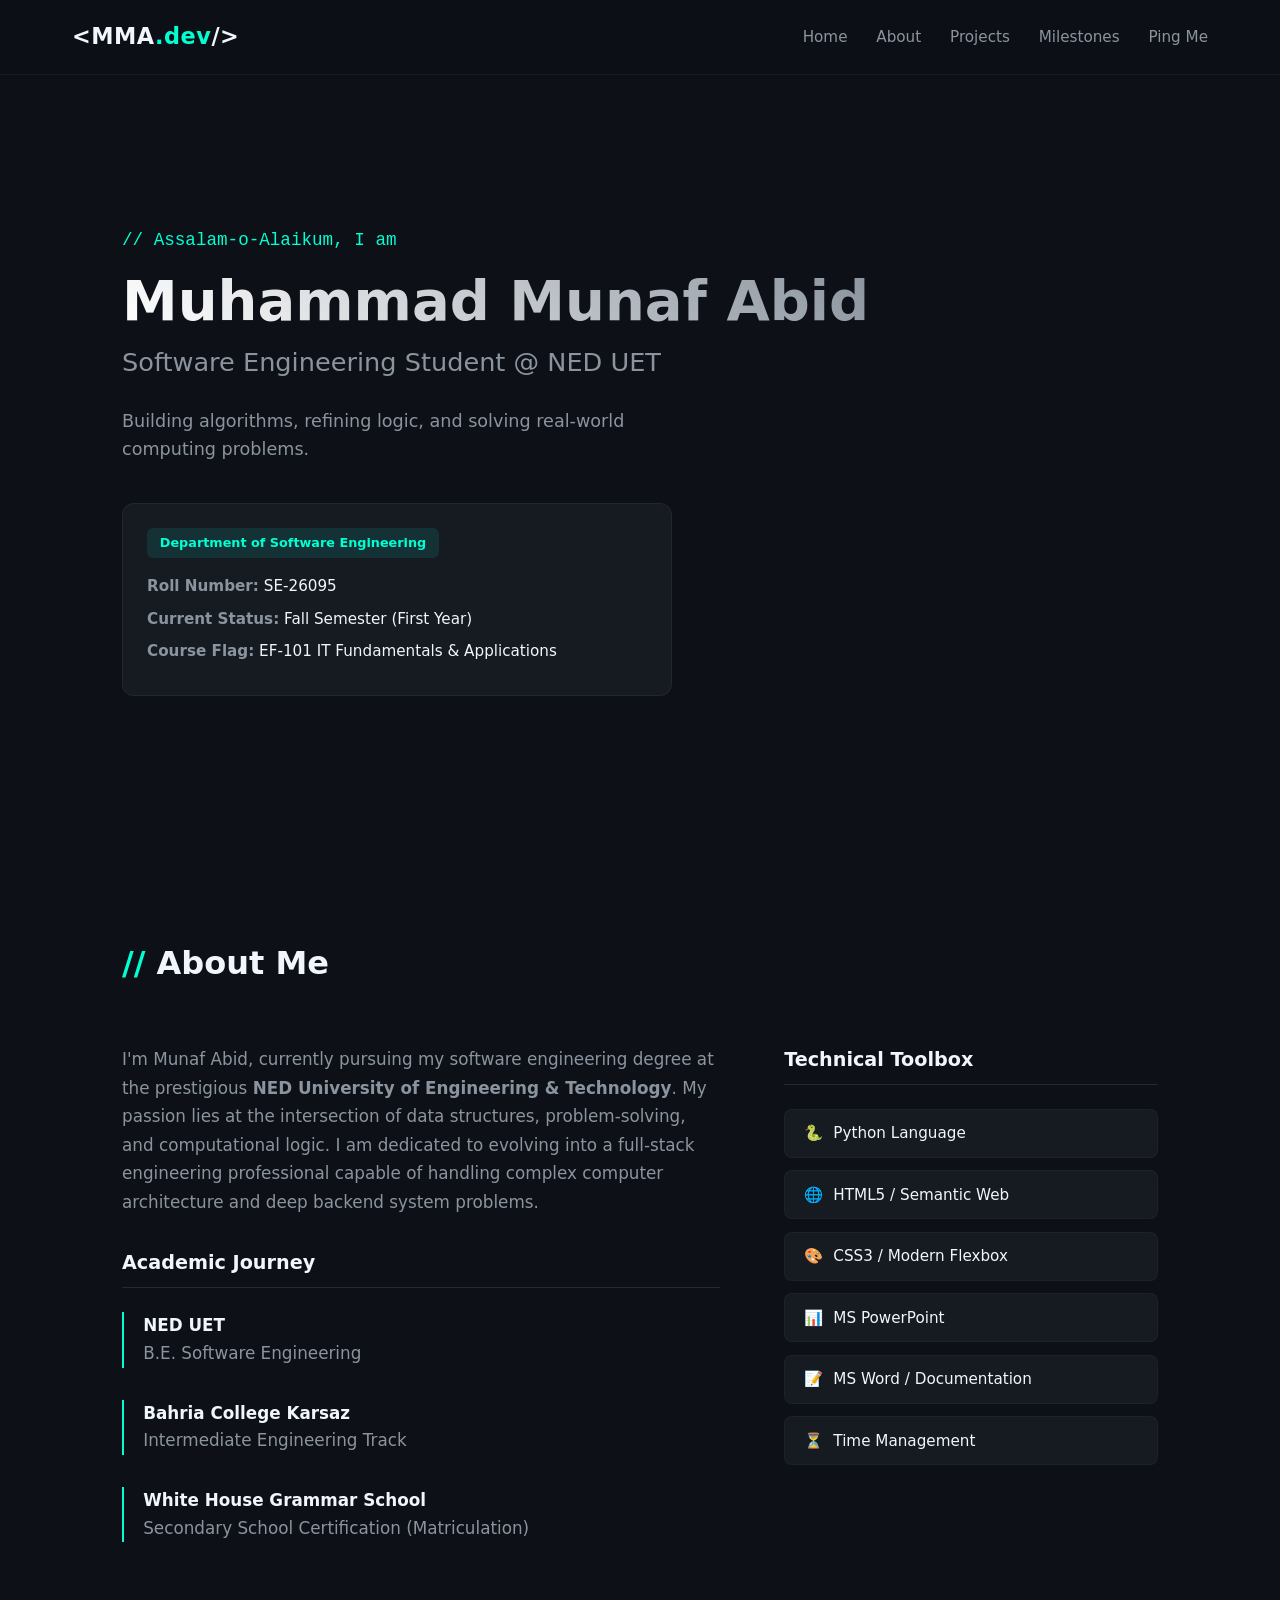
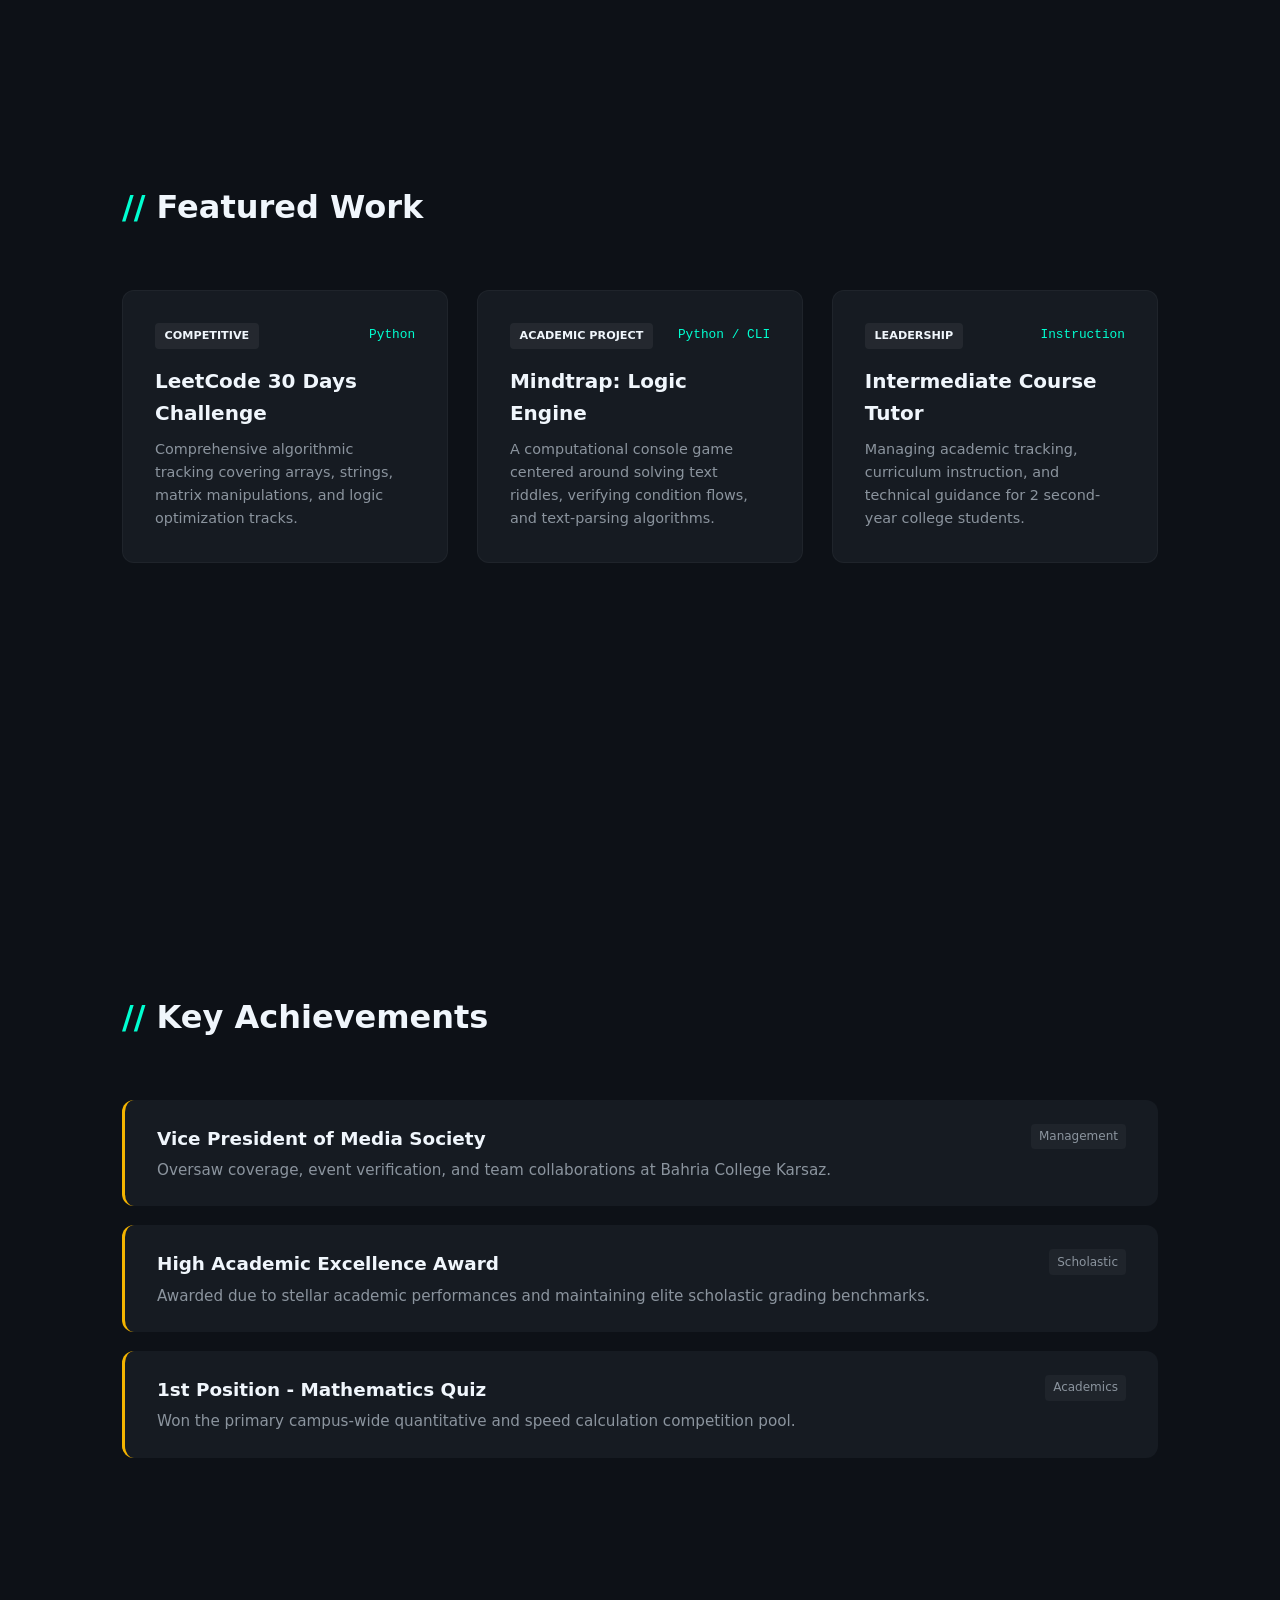
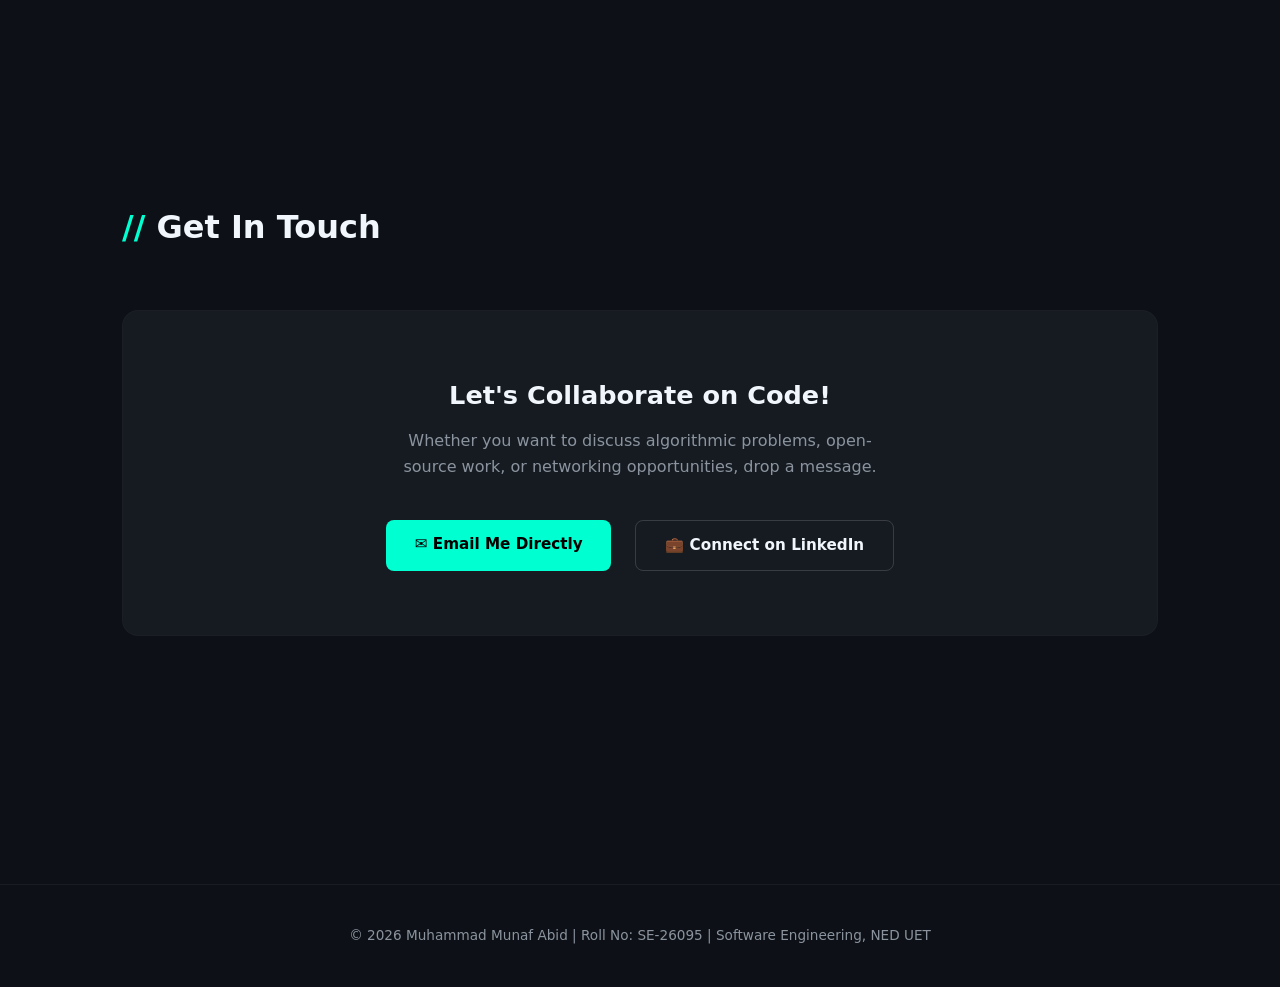
==== index.html @ dd041096 "Add files via upload" ====
<!DOCTYPE html>
<html lang="en">
<head>
    <meta charset="UTF-8">
    <meta name="viewport" content="width=device-width, initial-scale=1.0">
    <title>Muhammad Munaf Abid | Portfolio</title>
    <!-- CSS File Link -->
    <link rel="stylesheet" href="styles.css">
</head>
<body>

    <!-- STICKY MODERN NAVIGATION -->
    <header>
        <div class="nav-container">
            <div class="logo">&lt;MMA<span>.dev</span>/&gt;</div>
            <nav>
                <ul>
                    <li><a href="#home">Home</a></li>
                    <li><a href="#about">About</a></li>
                    <li><a href="#work">Projects</a></li>
                    <li><a href="#achievements">Milestones</a></li>
                    <li><a href="#contact">Ping Me</a></li>
                </ul>
            </nav>
        </div>
    </header>

    <!-- PREMIUM HERO / STUDENT META BLOCK -->
    <section id="home">
        <div class="hero-content">
            <span class="greetings">// Assalam-o-Alaikum, I am</span>
            <h1>Muhammad Munaf Abid</h1>
            <h2>Software Engineering Student @ NED UET</h2>
            <p class="hero-tagline">Building algorithms, refining logic, and solving real-world computing problems.</p>
            
            <div class="academic-meta">
                <div class="meta-badge">Department of Software Engineering</div>
                <div class="meta-grid">
                    <p><strong>Roll Number:</strong> SE-26095</p>
                    <p><strong>Current Status:</strong> Fall Semester (First Year)</p>
                    <p><strong>Course Flag:</strong> EF-101 IT Fundamentals & Applications</p>
                </div>
            </div>
        </div>
    </section>

    <!-- ADVANCED ABOUT & TIMELINE GRID -->
    <section id="about">
        <h2 class="section-title">About Me</h2>
        <div class="about-grid">
            <div class="about-text">
                <p>I'm Munaf Abid, currently pursuing my software engineering degree at the prestigious <strong>NED University of Engineering & Technology</strong>. My passion lies at the intersection of data structures, problem-solving, and computational logic. I am dedicated to evolving into a full-stack engineering professional capable of handling complex computer architecture and deep backend system problems.</p>
                
                <div class="education-timeline">
                    <h3>Academic Journey</h3>
                    <div class="edu-item">
                        <h4>NED UET</h4>
                        <p class="edu-sub">B.E. Software Engineering</p>
                    </div>
                    <div class="edu-item">
                        <h4>Bahria College Karsaz</h4>
                        <p class="edu-sub">Intermediate Engineering Track</p>
                    </div>
                    <div class="edu-item">
                        <h4>White House Grammar School</h4>
                        <p class="edu-sub">Secondary School Certification (Matriculation)</p>
                    </div>
                </div>
            </div>

            <!-- SKILLS & TOOLS PANEL -->
            <div class="skills-container">
                <h3>Technical Toolbox</h3>
                <ul class="skills-list">
                    <li><span class="tech-icon">🐍</span> Python Language</li>
                    <li><span class="tech-icon">🌐</span> HTML5 / Semantic Web</li>
                    <li><span class="tech-icon">🎨</span> CSS3 / Modern Flexbox</li>
                    <li><span class="tech-icon">📊</span> MS PowerPoint</li>
                    <li><span class="tech-icon">📝</span> MS Word / Documentation</li>
                    <li><span class="tech-icon">⏳</span> Time Management</li>
                </ul>
            </div>
        </div>
    </section>

    <!-- MODERN PROJECTS CARD MATRIX -->
    <section id="work">
        <h2 class="section-title">Featured Work</h2>
        <div class="work-grid">
            <div class="work-card">
                <div class="card-content">
                    <div class="card-header-meta">
                        <span class="card-tag">Competitive</span>
                        <span class="tech-stack">Python</span>
                    </div>
                    <h3 class="card-title">LeetCode 30 Days Challenge</h3>
                    <p class="card-desc">Comprehensive algorithmic tracking covering arrays, strings, matrix manipulations, and logic optimization tracks.</p>
                </div>
            </div>
            <div class="work-card">
                <div class="card-content">
                    <div class="card-header-meta">
                        <span class="card-tag">Academic Project</span>
                        <span class="tech-stack">Python / CLI</span>
                    </div>
                    <h3 class="card-title">Mindtrap: Logic Engine</h3>
                    <p class="card-desc">A computational console game centered around solving text riddles, verifying condition flows, and text-parsing algorithms.</p>
                </div>
            </div>
            <div class="work-card">
                <div class="card-content">
                    <div class="card-header-meta">
                        <span class="card-tag">Leadership</span>
                        <span class="tech-stack">Instruction</span>
                    </div>
                    <h3 class="card-title">Intermediate Course Tutor</h3>
                    <p class="card-desc">Managing academic tracking, curriculum instruction, and technical guidance for 2 second-year college students.</p>
                </div>
            </div>
        </div>
    </section>

    <!-- CLEAN ACHIEVEMENTS TIMELINE -->
    <section id="achievements">
        <h2 class="section-title">Key Achievements</h2>
        <div class="achievements-list">
            <div class="achievement-item">
                <div class="ach-badge">Management</div>
                <h3>Vice President of Media Society</h3>
                <p>Oversaw coverage, event verification, and team collaborations at Bahria College Karsaz.</p>
            </div>
            <div class="achievement-item">
                <div class="ach-badge">Scholastic</div>
                <h3>High Academic Excellence Award</h3>
                <p>Awarded due to stellar academic performances and maintaining elite scholastic grading benchmarks.</p>
            </div>
            <div class="achievement-item">
                <div class="ach-badge">Academics</div>
                <h3>1st Position - Mathematics Quiz</h3>
                <p>Won the primary campus-wide quantitative and speed calculation competition pool.</p>
            </div>
        </div>
    </section>

    <!-- CONTACT BANNER CARD -->
    <section id="contact">
        <h2 class="section-title">Get In Touch</h2>
        <div class="contact-container">
            <h3>Let's Collaborate on Code!</h3>
            <p>Whether you want to discuss algorithmic problems, open-source work, or networking opportunities, drop a message.</p>
            <div class="contact-links">
                <a href="mailto:munafabid2@gmail.com?subject=Portfolio%20Contact&body=Assalam-o-Alaikum%20Munaf,%0A%0AI%20want%20to%20connect%20with%20you."
                   class="contact-btn btn-email">
                    ✉ Email Me Directly
                </a>
                <a href="https://www.linkedin.com/in/munaf-abid-4a22872a8?utm_source=share_via&utm_content=profile&utm_medium=member_ios" class="contact-btn btn-linkedin">💼 Connect on LinkedIn</a>
            </div>
        </div>
    </section>

    <!-- MODERN MINI-FOOTER -->
    <footer>
        <p>© 2026 Muhammad Munaf Abid | Roll No: SE-26095 | Software Engineering, NED UET</p>
    </footer>

</body>
</html>
---- styles.css ----
/* ==========================================================================
   CSS MODERN VARIABLES & TECH DARK COLOR SCHEME
   ========================================================================== */
:root {
    --bg-dark-void: #0d1117;          /* Sleek GitHub Deep Black */
    --bg-surface-card: #161b22;       /* Slate Black for Card panels */
    --accent-glow-neon: #00ffd1;      /* Electric Cyan Highlight */
    --accent-gold-soft: #f4b400;      /* Academic Gold Highlights */
    --text-primary-pure: #f0f6fc;     /* Ghost White text for contrast */
    --text-muted-gray: #8b949e;       /* Low emphasis reading text */
    --font-stack: 'Segoe UI', Inter, system-ui, sans-serif;
    --transition-fast: 0.25s ease;
}

* {
    box-sizing: border-box;
    margin: 0;
    padding: 0;
}

html {
    scroll-behavior: smooth;
    font-family: var(--font-stack);
    color: var(--text-primary-pure);
    background-color: var(--bg-dark-void);
    line-height: 1.6;
}

body {
    overflow-x: hidden;
}

/* ==========================================================================
   MINIMAL GLOW NAV-BAR
   ========================================================================== */
header {
    position: fixed;
    top: 0;
    width: 100%;
    background-color: rgba(13, 17, 23, 0.85);
    backdrop-filter: blur(8px);
    z-index: 1000;
    border-bottom: 1px solid rgba(255, 255, 255, 0.05);
}

.nav-container {
    display: flex;
    justify-content: space-between;
    align-items: center;
    max-width: 1200px;
    margin: 0 auto;
    padding: 1.2rem 2rem;
}

.logo {
    font-size: 1.4rem;
    font-weight: 700;
    letter-spacing: 0.5px;
    color: var(--text-primary-pure);
}

.logo span {
    color: var(--accent-glow-neon);
}

nav ul {
    display: flex;
    list-style: none;
    gap: 1.8rem;
}

nav a {
    color: var(--text-muted-gray);
    text-decoration: none;
    font-weight: 500;
    font-size: 0.95rem;
    transition: color var(--transition-fast);
}

nav a:hover {
    color: var(--accent-glow-neon);
}

/* ==========================================================================
   GLOBAL LAYOUT STRUCTURE & HEADINGS
   ========================================================================== */
section {
    padding: 8rem 2rem 5rem 2rem;
    max-width: 1100px;
    margin: 0 auto;
    min-height: 90vh;
}

.section-title {
    font-size: 2rem;
    color: var(--text-primary-pure);
    margin-bottom: 3.5rem;
    position: relative;
}

.section-title::before {
    content: '// ';
    color: var(--accent-glow-neon);
}

/* ==========================================================================
   HERO / GREETINGS SECTIONS
   ========================================================================== */
#home {
    display: flex;
    align-items: center;
    padding-top: 12rem;
}

.greetings {
    color: var(--accent-glow-neon);
    font-family: monospace;
    font-size: 1.1rem;
    display: block;
    margin-bottom: 0.8rem;
}

.hero-content h1 {
    font-size: 3.5rem;
    font-weight: 800;
    line-height: 1.2;
    margin-bottom: 0.5rem;
    background: linear-gradient(45deg, #ffffff, #8b949e);
    -webkit-background-clip: text;
    -webkit-text-fill-color: transparent;
}

.hero-content h2 {
    font-size: 1.6rem;
    color: var(--text-muted-gray);
    margin-bottom: 1.5rem;
    font-weight: 500;
}

.hero-tagline {
    max-width: 600px;
    color: var(--text-muted-gray);
    font-size: 1.1rem;
    margin-bottom: 2.5rem;
}

.academic-meta {
    background-color: var(--bg-surface-card);
    padding: 1.5rem;
    border-radius: 12px;
    display: block;
    max-width: 550px;
    border: 1px solid rgba(255, 255, 255, 0.05);
    text-align: left;
}

.meta-badge {
    background: rgba(0, 255, 209, 0.1);
    color: var(--accent-glow-neon);
    padding: 0.3rem 0.8rem;
    border-radius: 6px;
    display: inline-block;
    font-size: 0.8rem;
    font-weight: 600;
    margin-bottom: 1rem;
}

.meta-grid p {
    margin-bottom: 0.5rem;
    font-size: 0.95rem;
    color: var(--text-primary-pure);
}

.meta-grid p strong {
    color: var(--text-muted-gray);
}

/* ==========================================================================
   ABOUT GRID WITH SUBTLE TIMELINE EFFECTS
   ========================================================================== */
.about-grid {
    display: grid;
    grid-template-columns: 1.6fr 1fr;
    gap: 4rem;
}

.about-text p {
    font-size: 1.05rem;
    color: var(--text-muted-gray);
    margin-bottom: 2rem;
    line-height: 1.7;
}

.education-timeline h3, .skills-container h3 {
    color: var(--text-primary-pure);
    margin-bottom: 1.5rem;
    font-size: 1.2rem;
    font-weight: 600;
    border-bottom: 1px solid rgba(255, 255, 255, 0.1);
    padding-bottom: 0.5rem;
}

.edu-item {
    margin-bottom: 1.5rem;
    padding-left: 1.2rem;
    border-left: 2px solid var(--accent-glow-neon);
}

.edu-item h4 {
    color: var(--text-primary-pure);
    font-size: 1.05rem;
}

.edu-sub {
    font-size: 0.9rem;
    color: var(--text-muted-gray);
}

/* ==========================================================================
   SKILLS MODERN LABELS
   ========================================================================== */
.skills-list {
    display: flex;
    flex-direction: column;
    gap: 0.8rem;
    list-style: none;
}

.skills-list li {
    background-color: var(--bg-surface-card);
    color: var(--text-primary-pure);
    padding: 0.7rem 1.2rem;
    border-radius: 8px;
    font-weight: 500;
    font-size: 0.95rem;
    border: 1px solid rgba(255, 255, 255, 0.03);
    display: flex;
    align-items: center;
}

.tech-icon {
    margin-right: 10px;
}

/* ==========================================================================
   PROJECT CARDS DYNAMIC BLOCKS
   ========================================================================== */
.work-grid {
    display: grid;
    grid-template-columns: repeat(auto-fit, minmax(300px, 1fr));
    gap: 1.8rem;
}

.work-card {
    background-color: var(--bg-surface-card);
    border-radius: 12px;
    transition: transform 0.2s ease, border-color 0.2s ease;
    border: 1px solid rgba(255, 255, 255, 0.04);
}

.work-card:hover {
    transform: translateY(-5px);
    border-color: rgba(0, 255, 209, 0.3);
}

.card-content {
    padding: 2rem;
}

.card-header-meta {
    display: flex;
    justify-content: space-between;
    align-items: center;
    margin-bottom: 1rem;
}

.card-tag {
    background-color: rgba(255, 255, 255, 0.06);
    color: var(--text-primary-pure);
    font-size: 0.7rem;
    font-weight: bold;
    padding: 0.25rem 0.6rem;
    border-radius: 4px;
    text-transform: uppercase;
}

.tech-stack {
    color: var(--accent-glow-neon);
    font-family: monospace;
    font-size: 0.8rem;
}

.card-title {
    margin-bottom: 0.6rem;
    color: var(--text-primary-pure);
    font-size: 1.25rem;
    font-weight: 600;
}

.card-desc {
    color: var(--text-muted-gray);
    font-size: 0.9rem;
    line-height: 1.6;
}

/* ==========================================================================
   ACHIEVEMENTS PANEL MODERNIZE
   ========================================================================== */
.achievements-list {
    display: flex;
    flex-direction: column;
    gap: 1.2rem;
}

.achievement-item {
    background-color: var(--bg-surface-card);
    padding: 1.5rem 2rem;
    border-radius: 12px;
    border-left: 3px solid var(--accent-gold-soft);
    display: flex;
    flex-direction: column;
    position: relative;
}

.ach-badge {
    position: absolute;
    right: 2rem;
    top: 1.5rem;
    font-size: 0.75rem;
    color: var(--text-muted-gray);
    background-color: rgba(255, 255, 255, 0.04);
    padding: 0.2rem 0.5rem;
    border-radius: 4px;
}

.achievement-item h3 {
    color: var(--text-primary-pure);
    font-size: 1.15rem;
    margin-bottom: 0.3rem;
    font-weight: 600;
}

.achievement-item p {
    color: var(--text-muted-gray);
    font-size: 0.95rem;
}

/* ==========================================================================
   CONTACT SECTION CONSOLE PANEL
   ========================================================================== */
.contact-container {
    background-color: var(--bg-surface-card);
    padding: 4rem 2rem;
    border-radius: 16px;
    border: 1px solid rgba(255, 255, 209, 0.02);
    text-align: center;
}

.contact-container h3 {
    font-size: 1.6rem;
    margin-bottom: 0.8rem;
}

.contact-container p {
    color: var(--text-muted-gray);
    max-width: 500px;
    margin: 0 auto 2.5rem auto;
}

.contact-links {
    display: flex;
    justify-content: center;
    gap: 1.5rem;
}

.contact-btn {
    padding: 0.8rem 1.8rem;
    border-radius: 8px;
    text-decoration: none;
    font-weight: 600;
    font-size: 0.95rem;
    transition: all var(--transition-fast);
}

.btn-email {
    background-color: var(--accent-glow-neon);
    color: #000000;
}

.btn-email:hover {
    box-shadow: 0 0 15px rgba(0, 255, 209, 0.4);
}

.btn-linkedin {
    background-color: transparent;
    color: var(--text-primary-pure);
    border: 1px solid rgba(255, 255, 255, 0.15);
}

.btn-linkedin:hover {
    background-color: rgba(255, 255, 255, 0.05);
}

/* ==========================================================================
   MINIMAL FOOTER STRIP
   ========================================================================== */
footer {
    text-align: center;
    padding: 2.5rem;
    font-size: 0.85rem;
    color: var(--text-muted-gray);
    border-top: 1px solid rgba(255, 255, 255, 0.05);
}

/* ==========================================================================
   RESPONSIVE DESIGN ADAPTATION ENGINE
   ========================================================================== */
@media (max-width: 850px) {
    .about-grid {
        grid-template-columns: 1fr;
        gap: 3rem;
    }
    .ach-badge {
        position: relative;
        right: auto;
        top: auto;
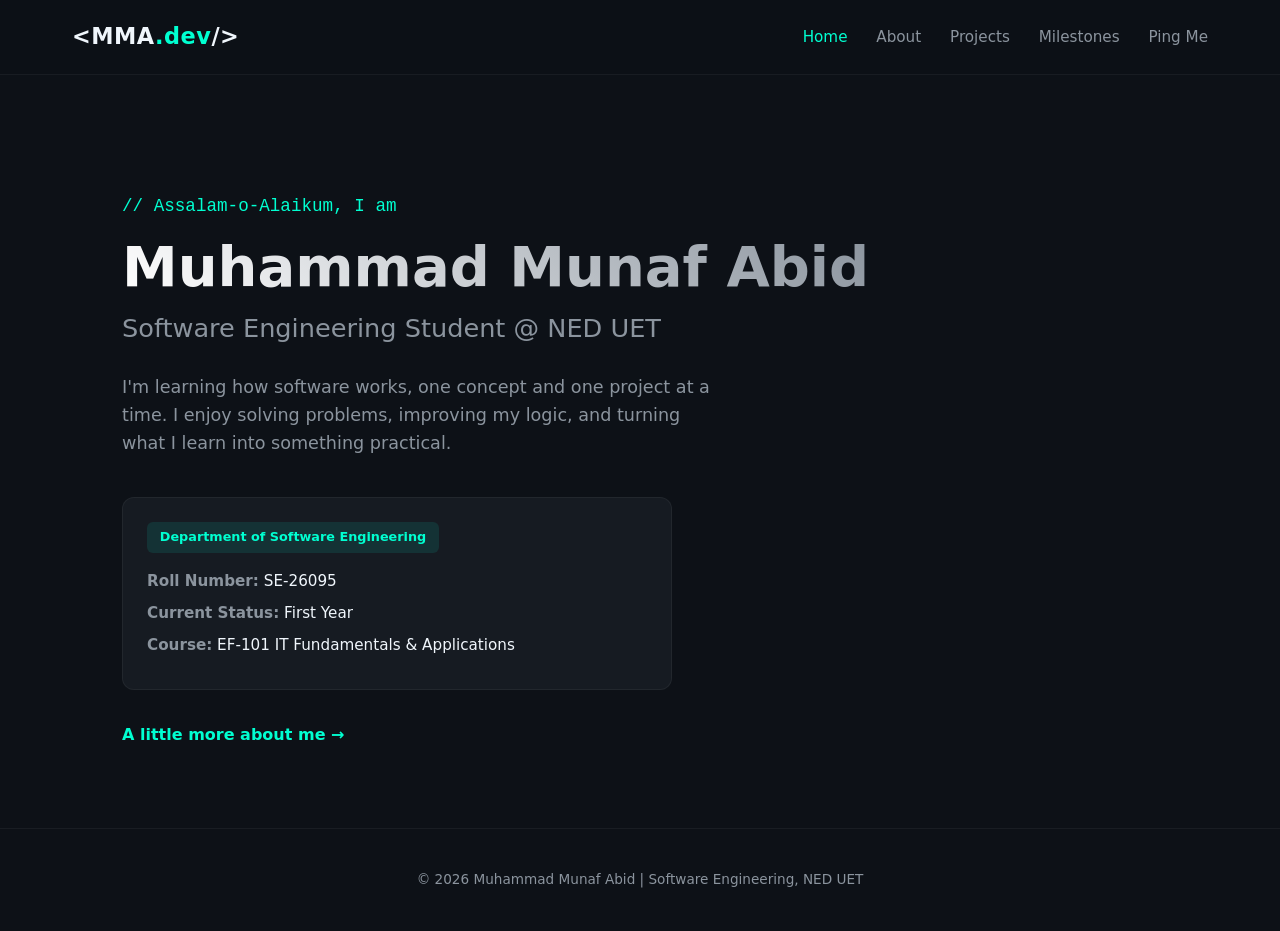
==== commit 02db3737: "Add files via upload" ====
--- a/index.html
+++ b/index.html
@@ -1,167 +1,53 @@
-<!DOCTYPE html>
-<html lang="en">
-<head>
-    <meta charset="UTF-8">
-    <meta name="viewport" content="width=device-width, initial-scale=1.0">
-    <title>Muhammad Munaf Abid | Portfolio</title>
-    <!-- CSS File Link -->
-    <link rel="stylesheet" href="styles.css">
-</head>
-<body>
-
-    <!-- STICKY MODERN NAVIGATION -->
-    <header>
-        <div class="nav-container">
-            <div class="logo">&lt;MMA<span>.dev</span>/&gt;</div>
-            <nav>
-                <ul>
-                    <li><a href="#home">Home</a></li>
-                    <li><a href="#about">About</a></li>
-                    <li><a href="#work">Projects</a></li>
-                    <li><a href="#achievements">Milestones</a></li>
-                    <li><a href="#contact">Ping Me</a></li>
-                </ul>
-            </nav>
-        </div>
-    </header>
-
-    <!-- PREMIUM HERO / STUDENT META BLOCK -->
-    <section id="home">
-        <div class="hero-content">
-            <span class="greetings">// Assalam-o-Alaikum, I am</span>
-            <h1>Muhammad Munaf Abid</h1>
-            <h2>Software Engineering Student @ NED UET</h2>
-            <p class="hero-tagline">Building algorithms, refining logic, and solving real-world computing problems.</p>
-            
-            <div class="academic-meta">
-                <div class="meta-badge">Department of Software Engineering</div>
-                <div class="meta-grid">
-                    <p><strong>Roll Number:</strong> SE-26095</p>
-                    <p><strong>Current Status:</strong> Fall Semester (First Year)</p>
-                    <p><strong>Course Flag:</strong> EF-101 IT Fundamentals & Applications</p>
-                </div>
-            </div>
-        </div>
-    </section>
-
-    <!-- ADVANCED ABOUT & TIMELINE GRID -->
-    <section id="about">
-        <h2 class="section-title">About Me</h2>
-        <div class="about-grid">
-            <div class="about-text">
-                <p>I'm Munaf Abid, currently pursuing my software engineering degree at the prestigious <strong>NED University of Engineering & Technology</strong>. My passion lies at the intersection of data structures, problem-solving, and computational logic. I am dedicated to evolving into a full-stack engineering professional capable of handling complex computer architecture and deep backend system problems.</p>
-                
-                <div class="education-timeline">
-                    <h3>Academic Journey</h3>
-                    <div class="edu-item">
-                        <h4>NED UET</h4>
-                        <p class="edu-sub">B.E. Software Engineering</p>
-                    </div>
-                    <div class="edu-item">
-                        <h4>Bahria College Karsaz</h4>
-                        <p class="edu-sub">Intermediate Engineering Track</p>
-                    </div>
-                    <div class="edu-item">
-                        <h4>White House Grammar School</h4>
-                        <p class="edu-sub">Secondary School Certification (Matriculation)</p>
-                    </div>
-                </div>
-            </div>
-
-            <!-- SKILLS & TOOLS PANEL -->
-            <div class="skills-container">
-                <h3>Technical Toolbox</h3>
-                <ul class="skills-list">
-                    <li><span class="tech-icon">🐍</span> Python Language</li>
-                    <li><span class="tech-icon">🌐</span> HTML5 / Semantic Web</li>
-                    <li><span class="tech-icon">🎨</span> CSS3 / Modern Flexbox</li>
-                    <li><span class="tech-icon">📊</span> MS PowerPoint</li>
-                    <li><span class="tech-icon">📝</span> MS Word / Documentation</li>
-                    <li><span class="tech-icon">⏳</span> Time Management</li>
-                </ul>
-            </div>
-        </div>
-    </section>
-
-    <!-- MODERN PROJECTS CARD MATRIX -->
-    <section id="work">
-        <h2 class="section-title">Featured Work</h2>
-        <div class="work-grid">
-            <div class="work-card">
-                <div class="card-content">
-                    <div class="card-header-meta">
-                        <span class="card-tag">Competitive</span>
-                        <span class="tech-stack">Python</span>
-                    </div>
-                    <h3 class="card-title">LeetCode 30 Days Challenge</h3>
-                    <p class="card-desc">Comprehensive algorithmic tracking covering arrays, strings, matrix manipulations, and logic optimization tracks.</p>
-                </div>
-            </div>
-            <div class="work-card">
-                <div class="card-content">
-                    <div class="card-header-meta">
-                        <span class="card-tag">Academic Project</span>
-                        <span class="tech-stack">Python / CLI</span>
-                    </div>
-                    <h3 class="card-title">Mindtrap: Logic Engine</h3>
-                    <p class="card-desc">A computational console game centered around solving text riddles, verifying condition flows, and text-parsing algorithms.</p>
-                </div>
-            </div>
-            <div class="work-card">
-                <div class="card-content">
-                    <div class="card-header-meta">
-                        <span class="card-tag">Leadership</span>
-                        <span class="tech-stack">Instruction</span>
-                    </div>
-                    <h3 class="card-title">Intermediate Course Tutor</h3>
-                    <p class="card-desc">Managing academic tracking, curriculum instruction, and technical guidance for 2 second-year college students.</p>
-                </div>
-            </div>
-        </div>
-    </section>
-
-    <!-- CLEAN ACHIEVEMENTS TIMELINE -->
-    <section id="achievements">
-        <h2 class="section-title">Key Achievements</h2>
-        <div class="achievements-list">
-            <div class="achievement-item">
-                <div class="ach-badge">Management</div>
-                <h3>Vice President of Media Society</h3>
-                <p>Oversaw coverage, event verification, and team collaborations at Bahria College Karsaz.</p>
-            </div>
-            <div class="achievement-item">
-                <div class="ach-badge">Scholastic</div>
-                <h3>High Academic Excellence Award</h3>
-                <p>Awarded due to stellar academic performances and maintaining elite scholastic grading benchmarks.</p>
-            </div>
-            <div class="achievement-item">
-                <div class="ach-badge">Academics</div>
-                <h3>1st Position - Mathematics Quiz</h3>
-                <p>Won the primary campus-wide quantitative and speed calculation competition pool.</p>
-            </div>
-        </div>
-    </section>
-
-    <!-- CONTACT BANNER CARD -->
-    <section id="contact">
-        <h2 class="section-title">Get In Touch</h2>
-        <div class="contact-container">
-            <h3>Let's Collaborate on Code!</h3>
-            <p>Whether you want to discuss algorithmic problems, open-source work, or networking opportunities, drop a message.</p>
-            <div class="contact-links">
-                <a href="mailto:munafabid2@gmail.com?subject=Portfolio%20Contact&body=Assalam-o-Alaikum%20Munaf,%0A%0AI%20want%20to%20connect%20with%20you."
-                   class="contact-btn btn-email">
-                    ✉ Email Me Directly
-                </a>
-                <a href="https://www.linkedin.com/in/munaf-abid-4a22872a8?utm_source=share_via&utm_content=profile&utm_medium=member_ios" class="contact-btn btn-linkedin">💼 Connect on LinkedIn</a>
-            </div>
-        </div>
-    </section>
-
-    <!-- MODERN MINI-FOOTER -->
-    <footer>
-        <p>© 2026 Muhammad Munaf Abid | Roll No: SE-26095 | Software Engineering, NED UET</p>
-    </footer>
-
-</body>
-</html>
+<!DOCTYPE html>
+<html lang="en">
+<head>
+    <meta charset="UTF-8">
+    <meta name="viewport" content="width=device-width, initial-scale=1.0">
+    <meta name="description" content="Muhammad Munaf Abid's software engineering student portfolio.">
+    <title>Home | Muhammad Munaf Abid</title>
+    <link rel="stylesheet" href="styles.css">
+</head>
+<body>
+<header>
+    <div class="nav-container">
+        <a class="logo" href="index.html">&lt;MMA<span>.dev</span>/&gt;</a>
+        <nav aria-label="Main navigation">
+            <ul>
+                <li><a href="index.html" class="active" aria-current="page">Home</a></li>
+                <li><a href="about.html" >About</a></li>
+                <li><a href="projects.html" >Projects</a></li>
+                <li><a href="achievements.html" >Milestones</a></li>
+                <li><a href="contact.html" >Ping Me</a></li>
+            </ul>
+        </nav>
+    </div>
+</header>
+
+<main>
+    <section id="home">
+        <div class="hero-content">
+            <span class="greetings">// Assalam-o-Alaikum, I am</span>
+            <h1>Muhammad Munaf Abid</h1>
+            <h2>Software Engineering Student @ NED UET</h2>
+            <p class="hero-tagline">I'm learning how software works, one concept and one project at a time. I enjoy solving problems, improving my logic, and turning what I learn into something practical.</p>
+
+            <div class="academic-meta">
+                <div class="meta-badge">Department of Software Engineering</div>
+                <div class="meta-grid">
+                    <p><strong>Roll Number:</strong> SE-26095</p>
+                    <p><strong>Current Status:</strong> First Year</p>
+                    <p><strong>Course:</strong> EF-101 IT Fundamentals &amp; Applications</p>
+                </div>
+            </div>
+            <div class="page-actions">
+                <a href="about.html">A little more about me →</a>
+            </div>
+        </div>
+    </section>
+</main>
+
+<footer>
+    <p>© 2026 Muhammad Munaf Abid | Software Engineering, NED UET</p>
+</footer>
+</body>
+</html>
--- a/styles.css
+++ b/styles.css
@@ -1,426 +1,424 @@
-/* ==========================================================================
-   CSS MODERN VARIABLES & TECH DARK COLOR SCHEME
-   ========================================================================== */
-:root {
-    --bg-dark-void: #0d1117;          /* Sleek GitHub Deep Black */
-    --bg-surface-card: #161b22;       /* Slate Black for Card panels */
-    --accent-glow-neon: #00ffd1;      /* Electric Cyan Highlight */
-    --accent-gold-soft: #f4b400;      /* Academic Gold Highlights */
-    --text-primary-pure: #f0f6fc;     /* Ghost White text for contrast */
-    --text-muted-gray: #8b949e;       /* Low emphasis reading text */
-    --font-stack: 'Segoe UI', Inter, system-ui, sans-serif;
-    --transition-fast: 0.25s ease;
-}
-
-* {
-    box-sizing: border-box;
-    margin: 0;
-    padding: 0;
-}
-
-html {
-    scroll-behavior: smooth;
-    font-family: var(--font-stack);
-    color: var(--text-primary-pure);
-    background-color: var(--bg-dark-void);
-    line-height: 1.6;
-}
-
-body {
-    overflow-x: hidden;
-}
-
-/* ==========================================================================
-   MINIMAL GLOW NAV-BAR
-   ========================================================================== */
-header {
-    position: fixed;
-    top: 0;
-    width: 100%;
-    background-color: rgba(13, 17, 23, 0.85);
-    backdrop-filter: blur(8px);
-    z-index: 1000;
-    border-bottom: 1px solid rgba(255, 255, 255, 0.05);
-}
-
-.nav-container {
-    display: flex;
-    justify-content: space-between;
-    align-items: center;
-    max-width: 1200px;
-    margin: 0 auto;
-    padding: 1.2rem 2rem;
-}
-
-.logo {
-    font-size: 1.4rem;
-    font-weight: 700;
-    letter-spacing: 0.5px;
-    color: var(--text-primary-pure);
-}
-
-.logo span {
-    color: var(--accent-glow-neon);
-}
-
-nav ul {
-    display: flex;
-    list-style: none;
-    gap: 1.8rem;
-}
-
-nav a {
-    color: var(--text-muted-gray);
-    text-decoration: none;
-    font-weight: 500;
-    font-size: 0.95rem;
-    transition: color var(--transition-fast);
-}
-
-nav a:hover {
-    color: var(--accent-glow-neon);
-}
-
-/* ==========================================================================
-   GLOBAL LAYOUT STRUCTURE & HEADINGS
-   ========================================================================== */
-section {
-    padding: 8rem 2rem 5rem 2rem;
-    max-width: 1100px;
-    margin: 0 auto;
-    min-height: 90vh;
-}
-
-.section-title {
-    font-size: 2rem;
-    color: var(--text-primary-pure);
-    margin-bottom: 3.5rem;
-    position: relative;
-}
-
-.section-title::before {
-    content: '// ';
-    color: var(--accent-glow-neon);
-}
-
-/* ==========================================================================
-   HERO / GREETINGS SECTIONS
-   ========================================================================== */
-#home {
-    display: flex;
-    align-items: center;
-    padding-top: 12rem;
-}
-
-.greetings {
-    color: var(--accent-glow-neon);
-    font-family: monospace;
-    font-size: 1.1rem;
-    display: block;
-    margin-bottom: 0.8rem;
-}
-
-.hero-content h1 {
-    font-size: 3.5rem;
-    font-weight: 800;
-    line-height: 1.2;
-    margin-bottom: 0.5rem;
-    background: linear-gradient(45deg, #ffffff, #8b949e);
-    -webkit-background-clip: text;
-    -webkit-text-fill-color: transparent;
-}
-
-.hero-content h2 {
-    font-size: 1.6rem;
-    color: var(--text-muted-gray);
-    margin-bottom: 1.5rem;
-    font-weight: 500;
-}
-
-.hero-tagline {
-    max-width: 600px;
-    color: var(--text-muted-gray);
-    font-size: 1.1rem;
-    margin-bottom: 2.5rem;
-}
-
-.academic-meta {
-    background-color: var(--bg-surface-card);
-    padding: 1.5rem;
-    border-radius: 12px;
-    display: block;
-    max-width: 550px;
-    border: 1px solid rgba(255, 255, 255, 0.05);
-    text-align: left;
-}
-
-.meta-badge {
-    background: rgba(0, 255, 209, 0.1);
-    color: var(--accent-glow-neon);
-    padding: 0.3rem 0.8rem;
-    border-radius: 6px;
-    display: inline-block;
-    font-size: 0.8rem;
-    font-weight: 600;
-    margin-bottom: 1rem;
-}
-
-.meta-grid p {
-    margin-bottom: 0.5rem;
-    font-size: 0.95rem;
-    color: var(--text-primary-pure);
-}
-
-.meta-grid p strong {
-    color: var(--text-muted-gray);
-}
-
-/* ==========================================================================
-   ABOUT GRID WITH SUBTLE TIMELINE EFFECTS
-   ========================================================================== */
-.about-grid {
-    display: grid;
-    grid-template-columns: 1.6fr 1fr;
-    gap: 4rem;
-}
-
-.about-text p {
-    font-size: 1.05rem;
-    color: var(--text-muted-gray);
-    margin-bottom: 2rem;
-    line-height: 1.7;
-}
-
-.education-timeline h3, .skills-container h3 {
-    color: var(--text-primary-pure);
-    margin-bottom: 1.5rem;
-    font-size: 1.2rem;
-    font-weight: 600;
-    border-bottom: 1px solid rgba(255, 255, 255, 0.1);
-    padding-bottom: 0.5rem;
-}
-
-.edu-item {
-    margin-bottom: 1.5rem;
-    padding-left: 1.2rem;
-    border-left: 2px solid var(--accent-glow-neon);
-}
-
-.edu-item h4 {
-    color: var(--text-primary-pure);
-    font-size: 1.05rem;
-}
-
-.edu-sub {
-    font-size: 0.9rem;
-    color: var(--text-muted-gray);
-}
-
-/* ==========================================================================
-   SKILLS MODERN LABELS
-   ========================================================================== */
-.skills-list {
-    display: flex;
-    flex-direction: column;
-    gap: 0.8rem;
-    list-style: none;
-}
-
-.skills-list li {
-    background-color: var(--bg-surface-card);
-    color: var(--text-primary-pure);
-    padding: 0.7rem 1.2rem;
-    border-radius: 8px;
-    font-weight: 500;
-    font-size: 0.95rem;
-    border: 1px solid rgba(255, 255, 255, 0.03);
-    display: flex;
-    align-items: center;
-}
-
-.tech-icon {
-    margin-right: 10px;
-}
-
-/* ==========================================================================
-   PROJECT CARDS DYNAMIC BLOCKS
-   ========================================================================== */
-.work-grid {
-    display: grid;
-    grid-template-columns: repeat(auto-fit, minmax(300px, 1fr));
-    gap: 1.8rem;
-}
-
-.work-card {
-    background-color: var(--bg-surface-card);
-    border-radius: 12px;
-    transition: transform 0.2s ease, border-color 0.2s ease;
-    border: 1px solid rgba(255, 255, 255, 0.04);
-}
-
-.work-card:hover {
-    transform: translateY(-5px);
-    border-color: rgba(0, 255, 209, 0.3);
-}
-
-.card-content {
-    padding: 2rem;
-}
-
-.card-header-meta {
-    display: flex;
-    justify-content: space-between;
-    align-items: center;
-    margin-bottom: 1rem;
-}
-
-.card-tag {
-    background-color: rgba(255, 255, 255, 0.06);
-    color: var(--text-primary-pure);
-    font-size: 0.7rem;
-    font-weight: bold;
-    padding: 0.25rem 0.6rem;
-    border-radius: 4px;
-    text-transform: uppercase;
-}
-
-.tech-stack {
-    color: var(--accent-glow-neon);
-    font-family: monospace;
-    font-size: 0.8rem;
-}
-
-.card-title {
-    margin-bottom: 0.6rem;
-    color: var(--text-primary-pure);
-    font-size: 1.25rem;
-    font-weight: 600;
-}
-
-.card-desc {
-    color: var(--text-muted-gray);
-    font-size: 0.9rem;
-    line-height: 1.6;
-}
-
-/* ==========================================================================
-   ACHIEVEMENTS PANEL MODERNIZE
-   ========================================================================== */
-.achievements-list {
-    display: flex;
-    flex-direction: column;
-    gap: 1.2rem;
-}
-
-.achievement-item {
-    background-color: var(--bg-surface-card);
-    padding: 1.5rem 2rem;
-    border-radius: 12px;
-    border-left: 3px solid var(--accent-gold-soft);
-    display: flex;
-    flex-direction: column;
-    position: relative;
-}
-
-.ach-badge {
-    position: absolute;
-    right: 2rem;
-    top: 1.5rem;
-    font-size: 0.75rem;
-    color: var(--text-muted-gray);
-    background-color: rgba(255, 255, 255, 0.04);
-    padding: 0.2rem 0.5rem;
-    border-radius: 4px;
-}
-
-.achievement-item h3 {
-    color: var(--text-primary-pure);
-    font-size: 1.15rem;
-    margin-bottom: 0.3rem;
-    font-weight: 600;
-}
-
-.achievement-item p {
-    color: var(--text-muted-gray);
-    font-size: 0.95rem;
-}
-
-/* ==========================================================================
-   CONTACT SECTION CONSOLE PANEL
-   ========================================================================== */
-.contact-container {
-    background-color: var(--bg-surface-card);
-    padding: 4rem 2rem;
-    border-radius: 16px;
-    border: 1px solid rgba(255, 255, 209, 0.02);
-    text-align: center;
-}
-
-.contact-container h3 {
-    font-size: 1.6rem;
-    margin-bottom: 0.8rem;
-}
-
-.contact-container p {
-    color: var(--text-muted-gray);
-    max-width: 500px;
-    margin: 0 auto 2.5rem auto;
-}
-
-.contact-links {
-    display: flex;
-    justify-content: center;
-    gap: 1.5rem;
-}
-
-.contact-btn {
-    padding: 0.8rem 1.8rem;
-    border-radius: 8px;
-    text-decoration: none;
-    font-weight: 600;
-    font-size: 0.95rem;
-    transition: all var(--transition-fast);
-}
-
-.btn-email {
-    background-color: var(--accent-glow-neon);
-    color: #000000;
-}
-
-.btn-email:hover {
-    box-shadow: 0 0 15px rgba(0, 255, 209, 0.4);
-}
-
-.btn-linkedin {
-    background-color: transparent;
-    color: var(--text-primary-pure);
-    border: 1px solid rgba(255, 255, 255, 0.15);
-}
-
-.btn-linkedin:hover {
-    background-color: rgba(255, 255, 255, 0.05);
-}
-
-/* ==========================================================================
-   MINIMAL FOOTER STRIP
-   ========================================================================== */
-footer {
-    text-align: center;
-    padding: 2.5rem;
-    font-size: 0.85rem;
-    color: var(--text-muted-gray);
-    border-top: 1px solid rgba(255, 255, 255, 0.05);
-}
-
-/* ==========================================================================
-   RESPONSIVE DESIGN ADAPTATION ENGINE
-   ========================================================================== */
-@media (max-width: 850px) {
-    .about-grid {
-        grid-template-columns: 1fr;
-        gap: 3rem;
-    }
-    .ach-badge {
-        position: relative;
-        right: auto;
-        top: auto;
+:root {
+    --bg-dark-void: #0d1117;
+    --bg-surface-card: #161b22;
+    --accent-glow-neon: #00ffd1;
+    --accent-gold-soft: #f4b400;
+    --text-primary-pure: #f0f6fc;
+    --text-muted-gray: #8b949e;
+    --font-stack: 'Segoe UI', Inter, system-ui, sans-serif;
+    --transition-fast: 0.25s ease;
+}
+
+* {
+    box-sizing: border-box;
+    margin: 0;
+    padding: 0;
+}
+
+html {
+    scroll-behavior: smooth;
+    font-family: var(--font-stack);
+    color: var(--text-primary-pure);
+    background-color: var(--bg-dark-void);
+    line-height: 1.6;
+}
+
+body { overflow-x: hidden; }
+
+header {
+    position: fixed;
+    top: 0;
+    width: 100%;
+    background-color: rgba(13, 17, 23, 0.85);
+    backdrop-filter: blur(8px);
+    -webkit-backdrop-filter: blur(8px);
+    z-index: 1000;
+    border-bottom: 1px solid rgba(255, 255, 255, 0.05);
+}
+
+.nav-container {
+    display: flex;
+    justify-content: space-between;
+    align-items: center;
+    max-width: 1200px;
+    margin: 0 auto;
+    padding: 1.2rem 2rem;
+}
+
+.logo {
+    font-size: 1.4rem;
+    font-weight: 700;
+    letter-spacing: 0.5px;
+    color: var(--text-primary-pure);
+    text-decoration: none;
+    white-space: nowrap;
+}
+
+.logo span { color: var(--accent-glow-neon); }
+
+nav ul {
+    display: flex;
+    list-style: none;
+    gap: 1.8rem;
+}
+
+nav a {
+    color: var(--text-muted-gray);
+    text-decoration: none;
+    font-weight: 500;
+    font-size: 0.95rem;
+    transition: color var(--transition-fast);
+}
+
+nav a:hover,
+nav a.active { color: var(--accent-glow-neon); }
+
+section {
+    padding: 8rem 2rem 5rem;
+    max-width: 1100px;
+    margin: 0 auto;
+    min-height: 90vh;
+}
+
+.section-title {
+    font-size: 2rem;
+    color: var(--text-primary-pure);
+    margin-bottom: 2.5rem;
+    position: relative;
+}
+
+.section-title::before {
+    content: '// ';
+    color: var(--accent-glow-neon);
+}
+
+#home {
+    display: flex;
+    align-items: center;
+    padding-top: 12rem;
+}
+
+.greetings {
+    color: var(--accent-glow-neon);
+    font-family: monospace;
+    font-size: 1.1rem;
+    display: block;
+    margin-bottom: 0.8rem;
+}
+
+.hero-content h1 {
+    font-size: 3.5rem;
+    font-weight: 800;
+    line-height: 1.2;
+    margin-bottom: 0.5rem;
+    background: linear-gradient(45deg, #ffffff, #8b949e);
+    -webkit-background-clip: text;
+    background-clip: text;
+    -webkit-text-fill-color: transparent;
+}
+
+.hero-content h2 {
+    font-size: 1.6rem;
+    color: var(--text-muted-gray);
+    margin-bottom: 1.5rem;
+    font-weight: 500;
+}
+
+.hero-tagline {
+    max-width: 600px;
+    color: var(--text-muted-gray);
+    font-size: 1.1rem;
+    margin-bottom: 2.5rem;
+}
+
+.academic-meta {
+    background-color: var(--bg-surface-card);
+    padding: 1.5rem;
+    border-radius: 12px;
+    display: block;
+    max-width: 550px;
+    border: 1px solid rgba(255, 255, 255, 0.05);
+    text-align: left;
+}
+
+.meta-badge {
+    background: rgba(0, 255, 209, 0.1);
+    color: var(--accent-glow-neon);
+    padding: 0.3rem 0.8rem;
+    border-radius: 6px;
+    display: inline-block;
+    font-size: 0.8rem;
+    font-weight: 600;
+    margin-bottom: 1rem;
+}
+
+.meta-grid p {
+    margin-bottom: 0.5rem;
+    font-size: 0.95rem;
+    color: var(--text-primary-pure);
+}
+
+.meta-grid p strong { color: var(--text-muted-gray); }
+
+.about-grid {
+    display: grid;
+    grid-template-columns: 1.6fr 1fr;
+    gap: 4rem;
+}
+
+.about-text p,
+.content-copy p {
+    font-size: 1.05rem;
+    color: var(--text-muted-gray);
+    margin-bottom: 1.5rem;
+    line-height: 1.7;
+}
+
+.education-timeline h3,
+.skills-container h3 {
+    color: var(--text-primary-pure);
+    margin-bottom: 1.5rem;
+    font-size: 1.2rem;
+    font-weight: 600;
+    border-bottom: 1px solid rgba(255, 255, 255, 0.1);
+    padding-bottom: 0.5rem;
+}
+
+.edu-item {
+    margin-bottom: 1.5rem;
+    padding-left: 1.2rem;
+    border-left: 2px solid var(--accent-glow-neon);
+}
+
+.edu-item h4 { color: var(--text-primary-pure); font-size: 1.05rem; }
+.edu-sub { font-size: 0.9rem; color: var(--text-muted-gray); }
+
+.skills-list {
+    display: flex;
+    flex-direction: column;
+    gap: 0.8rem;
+    list-style: none;
+}
+
+.skills-list li {
+    background-color: var(--bg-surface-card);
+    color: var(--text-primary-pure);
+    padding: 0.7rem 1.2rem;
+    border-radius: 8px;
+    font-weight: 500;
+    font-size: 0.95rem;
+    border: 1px solid rgba(255, 255, 255, 0.03);
+    display: flex;
+    align-items: center;
+}
+
+.tech-icon { margin-right: 10px; }
+
+.work-grid {
+    display: grid;
+    grid-template-columns: repeat(auto-fit, minmax(300px, 1fr));
+    gap: 1.8rem;
+}
+
+.work-card {
+    background-color: var(--bg-surface-card);
+    border-radius: 12px;
+    transition: transform 0.2s ease, border-color 0.2s ease;
+    border: 1px solid rgba(255, 255, 255, 0.04);
+}
+
+.work-card:hover {
+    transform: translateY(-5px);
+    border-color: rgba(0, 255, 209, 0.3);
+}
+
+.card-content { padding: 2rem; }
+
+.card-header-meta {
+    display: flex;
+    justify-content: space-between;
+    align-items: center;
+    gap: 1rem;
+    margin-bottom: 1rem;
+}
+
+.card-tag {
+    background-color: rgba(255, 255, 255, 0.06);
+    color: var(--text-primary-pure);
+    font-size: 0.7rem;
+    font-weight: bold;
+    padding: 0.25rem 0.6rem;
+    border-radius: 4px;
+    text-transform: uppercase;
+}
+
+.tech-stack {
+    color: var(--accent-glow-neon);
+    font-family: monospace;
+    font-size: 0.8rem;
+}
+
+.card-title {
+    margin-bottom: 0.6rem;
+    color: var(--text-primary-pure);
+    font-size: 1.25rem;
+    font-weight: 600;
+}
+
+.card-desc {
+    color: var(--text-muted-gray);
+    font-size: 0.9rem;
+    line-height: 1.7;
+}
+
+.achievements-list { display: flex; flex-direction: column; gap: 1.2rem; }
+
+.achievement-item {
+    background-color: var(--bg-surface-card);
+    padding: 1.5rem 2rem;
+    border-radius: 12px;
+    border-left: 3px solid var(--accent-gold-soft);
+    display: flex;
+    flex-direction: column;
+    position: relative;
+}
+
+.ach-badge {
+    position: absolute;
+    right: 2rem;
+    top: 1.5rem;
+    font-size: 0.75rem;
+    color: var(--text-muted-gray);
+    background-color: rgba(255, 255, 255, 0.04);
+    padding: 0.2rem 0.5rem;
+    border-radius: 4px;
+}
+
+.achievement-item h3 {
+    color: var(--text-primary-pure);
+    font-size: 1.15rem;
+    margin-bottom: 0.3rem;
+    font-weight: 600;
+}
+
+.achievement-item p { color: var(--text-muted-gray); font-size: 0.95rem; }
+
+.contact-container {
+    background-color: var(--bg-surface-card);
+    padding: 4rem 2rem;
+    border-radius: 16px;
+    border: 1px solid rgba(255, 255, 209, 0.02);
+    text-align: center;
+}
+
+.contact-container h3 { font-size: 1.6rem; margin-bottom: 0.8rem; }
+
+.contact-container p {
+    color: var(--text-muted-gray);
+    max-width: 550px;
+    margin: 0 auto 2.5rem;
+}
+
+.contact-links {
+    display: flex;
+    justify-content: center;
+    gap: 1.5rem;
+    flex-wrap: wrap;
+}
+
+.contact-btn {
+    padding: 0.8rem 1.8rem;
+    border-radius: 8px;
+    text-decoration: none;
+    font-weight: 600;
+    font-size: 0.95rem;
+    transition: all var(--transition-fast);
+    display: inline-block;
+}
+
+.btn-email { background-color: var(--accent-glow-neon); color: #000000; }
+.btn-email:hover { box-shadow: 0 0 15px rgba(0, 255, 209, 0.4); }
+
+.btn-linkedin {
+    background-color: transparent;
+    color: var(--text-primary-pure);
+    border: 1px solid rgba(255, 255, 255, 0.15);
+}
+
+.btn-linkedin:hover { background-color: rgba(255, 255, 255, 0.05); }
+
+.page-intro {
+    color: var(--text-muted-gray);
+    max-width: 760px;
+    margin-top: -1.5rem;
+    margin-bottom: 2.5rem;
+    font-size: 1.05rem;
+    line-height: 1.7;
+}
+
+.text-panel {
+    background: var(--bg-surface-card);
+    border: 1px solid rgba(255, 255, 255, 0.05);
+    border-radius: 12px;
+    padding: 1.8rem;
+    margin-bottom: 1.2rem;
+}
+
+.text-panel h3 {
+    color: var(--text-primary-pure);
+    margin-bottom: 0.7rem;
+    font-size: 1.15rem;
+}
+
+.text-panel p { color: var(--text-muted-gray); line-height: 1.7; }
+
+.page-actions { margin-top: 2rem; }
+
+.page-actions a {
+    color: var(--accent-glow-neon);
+    text-decoration: none;
+    font-weight: 600;
+}
+
+.page-actions a:hover { text-decoration: underline; }
+
+footer {
+    text-align: center;
+    padding: 2.5rem;
+    font-size: 0.85rem;
+    color: var(--text-muted-gray);
+    border-top: 1px solid rgba(255, 255, 255, 0.05);
+}
+
+@media (max-width: 850px) {
+    .about-grid { grid-template-columns: 1fr; gap: 3rem; }
+    .ach-badge { position: relative; right: auto; top: auto; align-self: flex-start; margin-bottom: 0.7rem; }
+}
+
+@media (max-width: 600px) {
+    .nav-container {
+        flex-direction: column;
+        align-items: center;
+        gap: 12px;
+        padding: 12px 10px;
+    }
+
+    nav ul { flex-wrap: wrap; justify-content: center; gap: 8px 14px; }
+    nav ul li a { font-size: 12px; }
+    .logo { font-size: 1.2rem; }
+
+    section { padding: 7rem 1.2rem 3rem; min-height: auto; }
+    .section-title { font-size: 2rem; margin-bottom: 2rem; }
+    #home { padding-top: 12rem; }
+    .hero-content h1 { font-size: 2.3rem; }
+    .hero-content h2 { font-size: 1.35rem; }
+    .hero-tagline { font-size: 1.05rem; }
+    .about-grid { grid-template-columns: 1fr; gap: 3rem; }
+    .about-text p, .content-copy p { font-size: 1rem; line-height: 1.7; }
+    .work-grid { grid-template-columns: 1fr; }
+    .card-content { padding: 1.5rem; }
+    .achievement-item { padding: 1.4rem 1.3rem; }
+    .contact-container { padding: 2rem 1rem; }
+    .contact-links { flex-direction: column; gap: 1rem; }
+    .contact-btn { width: 100%; }
+}
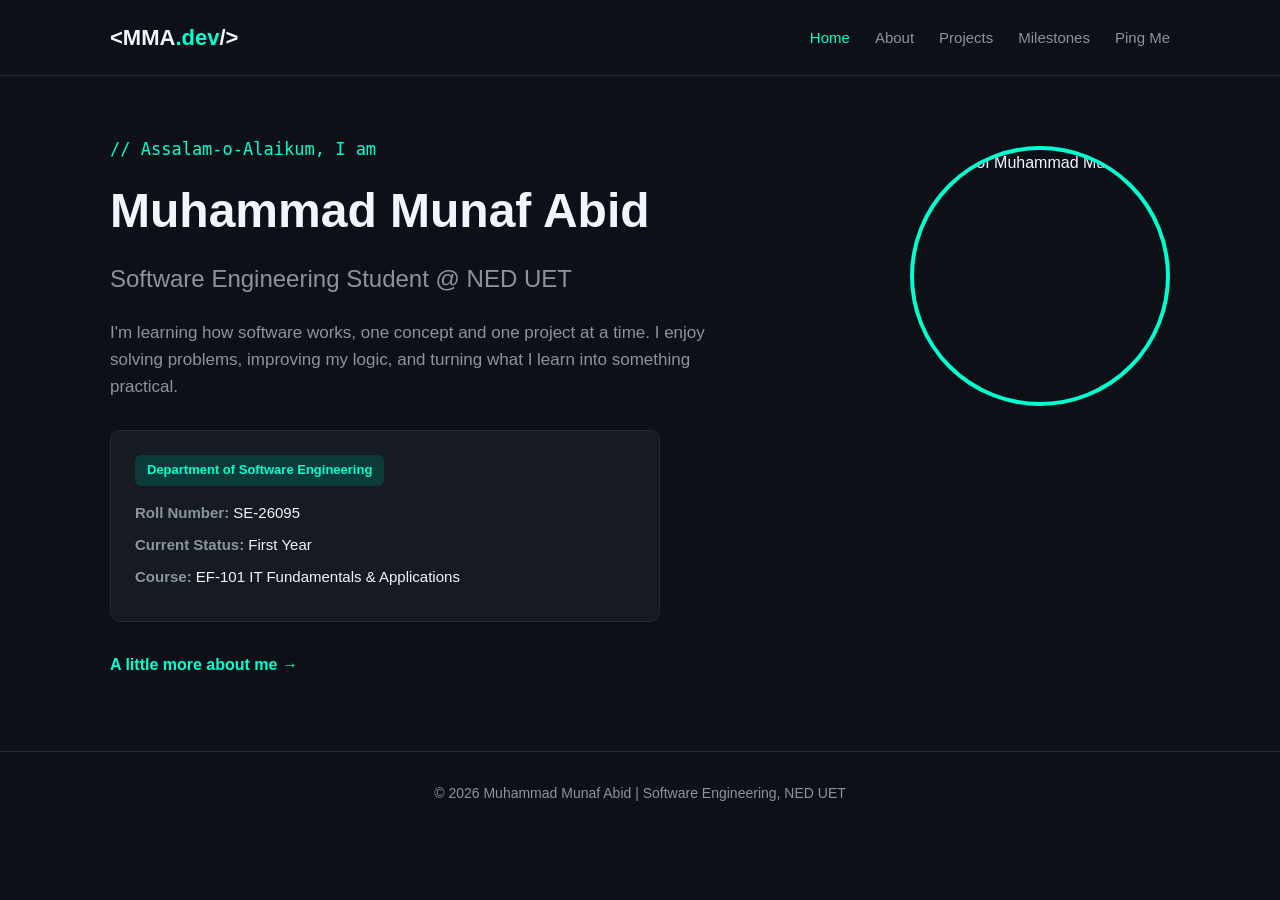
==== commit 41213a46: "Add files via upload" ====
--- a/index.html
+++ b/index.html
@@ -5,49 +5,57 @@
     <meta name="viewport" content="width=device-width, initial-scale=1.0">
     <meta name="description" content="Muhammad Munaf Abid's software engineering student portfolio.">
     <title>Home | Muhammad Munaf Abid</title>
-    <link rel="stylesheet" href="styles.css">
+    <link rel="stylesheet" href="style.css">
 </head>
 <body>
-<header>
-    <div class="nav-container">
-        <a class="logo" href="index.html">&lt;MMA<span>.dev</span>/&gt;</a>
-        <nav aria-label="Main navigation">
-            <ul>
-                <li><a href="index.html" class="active" aria-current="page">Home</a></li>
-                <li><a href="about.html" >About</a></li>
-                <li><a href="projects.html" >Projects</a></li>
-                <li><a href="achievements.html" >Milestones</a></li>
-                <li><a href="contact.html" >Ping Me</a></li>
+
+    <!-- Header with logo and menu -->
+    <header>
+        <div class="navbar">
+            <a class="logo" href="index.html">&lt;MMA<span>.dev</span>/&gt;</a>
+            <ul class="nav-links">
+                <li><a href="index.html" class="active">Home</a></li>
+                <li><a href="about.html">About</a></li>
+                <li><a href="projects.html">Projects</a></li>
+                <li><a href="achievements.html">Milestones</a></li>
+                <li><a href="contact.html">Ping Me</a></li>
             </ul>
-        </nav>
-    </div>
-</header>
+        </div>
+    </header>
 
-<main>
-    <section id="home">
-        <div class="hero-content">
-            <span class="greetings">// Assalam-o-Alaikum, I am</span>
+    <!-- Main content of the page -->
+    <main>
+        <section class="hero">
+
+            <!-- Left side: all the text -->
+            <div class="hero-info">
+            <p class="hello">// Assalam-o-Alaikum, I am</p>
             <h1>Muhammad Munaf Abid</h1>
             <h2>Software Engineering Student @ NED UET</h2>
-            <p class="hero-tagline">I'm learning how software works, one concept and one project at a time. I enjoy solving problems, improving my logic, and turning what I learn into something practical.</p>
+            <p class="hero-text">I'm learning how software works, one concept and one project at a time. I enjoy solving problems, improving my logic, and turning what I learn into something practical.</p>
 
-            <div class="academic-meta">
-                <div class="meta-badge">Department of Software Engineering</div>
-                <div class="meta-grid">
-                    <p><strong>Roll Number:</strong> SE-26095</p>
-                    <p><strong>Current Status:</strong> First Year</p>
-                    <p><strong>Course:</strong> EF-101 IT Fundamentals &amp; Applications</p>
-                </div>
+            <div class="info-box">
+                <div class="badge">Department of Software Engineering</div>
+                <p><strong>Roll Number:</strong> SE-26095</p>
+                <p><strong>Current Status:</strong> First Year</p>
+                <p><strong>Course:</strong> EF-101 IT Fundamentals &amp; Applications</p>
             </div>
-            <div class="page-actions">
+
+            <div class="more-link">
                 <a href="about.html">A little more about me →</a>
             </div>
-        </div>
-    </section>
-</main>
+            </div>
 
-<footer>
-    <p>© 2026 Muhammad Munaf Abid | Software Engineering, NED UET</p>
-</footer>
+            <!-- Right side: my picture (put your photo in the images folder and name it munaf.jpg) -->
+            <img class="profile-pic" src="C:\Users\HP\Downloads\portfolio\images\Light background pic.jpeg" alt="Photo of Muhammad Munaf Abid">
+
+        </section>
+    </main>
+
+    <!-- Footer -->
+    <footer>
+        <p>© 2026 Muhammad Munaf Abid | Software Engineering, NED UET</p>
+    </footer>
+
 </body>
 </html>
--- a/style.css
+++ b/style.css
@@ -0,0 +1,463 @@
+/* ===== Basic reset ===== */
+* {
+    margin: 0;
+    padding: 0;
+    box-sizing: border-box;
+}
+
+body {
+    font-family: Arial, Helvetica, sans-serif;
+    background-color: #0d1117;   /* dark background */
+    color: #f0f6fc;              /* main text color */
+    line-height: 1.6;
+}
+
+a {
+    text-decoration: none;
+}
+
+ul {
+    list-style: none;
+}
+
+/* ===== Header and navigation ===== */
+header {
+    background-color: #0d1117;
+    border-bottom: 1px solid #222a33;
+}
+
+.navbar {
+    max-width: 1100px;
+    margin: 0 auto;
+    padding: 20px;
+    display: flex;
+    justify-content: space-between;
+    align-items: center;
+}
+
+.logo {
+    font-size: 22px;
+    font-weight: bold;
+    color: #f0f6fc;
+}
+
+.logo span {
+    color: #00ffd1;              /* neon green part of the logo */
+}
+
+.nav-links {
+    display: flex;
+    gap: 25px;
+}
+
+.nav-links a {
+    color: #8b949e;
+    font-size: 15px;
+    transition: color 0.25s;
+}
+
+/* Hover effect and current page link */
+.nav-links a:hover,
+.nav-links a.active {
+    color: #00ffd1;
+}
+
+/* ===== Main page area ===== */
+main {
+    max-width: 1100px;
+    margin: 0 auto;
+    padding: 60px 20px;
+    min-height: 75vh;
+}
+
+.page-title {
+    font-size: 32px;
+    margin-bottom: 15px;
+}
+
+.page-intro {
+    color: #8b949e;
+    max-width: 750px;
+    margin-bottom: 40px;
+    font-size: 17px;
+}
+
+/* ===== Home page ===== */
+.hero {
+    display: flex;
+    justify-content: space-between;
+    align-items: flex-start;         /* picture stays at the top, next to the name */
+    gap: 40px;
+}
+
+/* Round profile picture */
+.profile-pic {
+    width: 260px;
+    height: 260px;
+    object-fit: cover;               /* picture does not get stretched */
+    border-radius: 50%;              /* makes it fully round */
+    border: 4px solid #00ffd1;       /* neon green border */
+    flex-shrink: 0;
+    margin-top: 10px;
+    transition: box-shadow 0.25s;
+}
+
+.profile-pic:hover {
+    box-shadow: 0 0 20px #00ffd1;    /* glow on hover */
+}
+
+.hello {
+    color: #00ffd1;
+    font-family: monospace;
+    font-size: 17px;
+    margin-bottom: 10px;
+}
+
+.hero h1 {
+    font-size: 48px;
+    margin-bottom: 10px;
+}
+
+.hero h2 {
+    font-size: 24px;
+    color: #8b949e;
+    font-weight: normal;
+    margin-bottom: 20px;
+}
+
+.hero-text {
+    max-width: 600px;
+    color: #8b949e;
+    font-size: 17px;
+    margin-bottom: 30px;
+}
+
+.info-box {
+    background-color: #161b22;
+    border: 1px solid #222a33;
+    border-radius: 10px;
+    padding: 24px;
+    max-width: 550px;
+}
+
+.badge {
+    display: inline-block;
+    background-color: #0b3a38;
+    color: #00ffd1;
+    padding: 5px 12px;
+    border-radius: 6px;
+    font-size: 13px;
+    font-weight: bold;
+    margin-bottom: 15px;
+}
+
+.info-box p {
+    margin-bottom: 8px;
+    font-size: 15px;
+}
+
+.info-box strong {
+    color: #8b949e;
+}
+
+.more-link {
+    margin-top: 30px;
+}
+
+.more-link a {
+    color: #00ffd1;
+    font-weight: bold;
+}
+
+.more-link a:hover {
+    text-decoration: underline;
+}
+
+/* ===== About page ===== */
+.about-layout {
+    display: grid;
+    grid-template-columns: 2fr 1fr;   /* left text, right skills */
+    gap: 50px;
+}
+
+.about-left p {
+    color: #8b949e;
+    font-size: 17px;
+    margin-bottom: 20px;
+}
+
+.about-left h3,
+.about-right h3 {
+    font-size: 20px;
+    margin-bottom: 20px;
+    padding-bottom: 8px;
+    border-bottom: 1px solid #2a323c;
+}
+
+.education-item {
+    border-left: 3px solid #00ffd1;
+    padding-left: 15px;
+    margin-bottom: 20px;
+}
+
+.education-item h4 {
+    font-size: 17px;
+}
+
+.education-item p {
+    font-size: 14px;
+    margin-bottom: 0;
+}
+
+.skills li {
+    background-color: #161b22;
+    border: 1px solid #222a33;
+    border-radius: 8px;
+    padding: 12px 16px;
+    margin-bottom: 12px;
+    font-size: 15px;
+}
+
+.skills span {
+    margin-right: 10px;
+}
+
+.learn-box {
+    background-color: #161b22;
+    border: 1px solid #222a33;
+    border-radius: 10px;
+    padding: 24px;
+    margin-top: 25px;
+}
+
+.learn-box h3 {
+    border-bottom: none;
+    padding-bottom: 0;
+    margin-bottom: 10px;
+    font-size: 18px;
+}
+
+.learn-box p {
+    color: #8b949e;
+    margin-bottom: 0;
+    font-size: 16px;
+}
+
+/* ===== Projects page ===== */
+.cards {
+    display: grid;
+    grid-template-columns: repeat(auto-fit, minmax(290px, 1fr));
+    gap: 25px;
+}
+
+.card {
+    background-color: #161b22;
+    border: 1px solid #222a33;
+    border-radius: 10px;
+    padding: 28px;
+    transition: transform 0.2s, border-color 0.2s;
+}
+
+/* Card hover effect: moves up and border glows */
+.card:hover {
+    transform: translateY(-5px);
+    border-color: #00ffd1;
+}
+
+.card-top {
+    display: flex;
+    justify-content: space-between;
+    align-items: center;
+    gap: 10px;
+    margin-bottom: 15px;
+}
+
+.tag {
+    background-color: #2a2f36;
+    font-size: 11px;
+    font-weight: bold;
+    text-transform: uppercase;
+    padding: 4px 10px;
+    border-radius: 4px;
+}
+
+.tech {
+    color: #00ffd1;
+    font-family: monospace;
+    font-size: 13px;
+}
+
+.card h3 {
+    font-size: 20px;
+    margin-bottom: 10px;
+}
+
+.card p {
+    color: #8b949e;
+    font-size: 15px;
+}
+
+/* ===== Achievements page ===== */
+.achievement {
+    background-color: #161b22;
+    border-left: 4px solid #f4b400;   /* gold line */
+    border-radius: 10px;
+    padding: 24px 28px;
+    margin-bottom: 20px;
+}
+
+.achievement-label {
+    display: inline-block;
+    background-color: #21262d;
+    color: #8b949e;
+    font-size: 12px;
+    padding: 3px 10px;
+    border-radius: 4px;
+    margin-bottom: 12px;
+}
+
+.achievement h3 {
+    font-size: 19px;
+    margin-bottom: 8px;
+}
+
+.achievement p {
+    color: #8b949e;
+    font-size: 15px;
+}
+
+/* ===== Contact page ===== */
+.contact-box {
+    background-color: #161b22;
+    border: 1px solid #222a33;
+    border-radius: 14px;
+    padding: 50px 25px;
+    text-align: center;
+}
+
+.contact-box h3 {
+    font-size: 26px;
+    margin-bottom: 12px;
+}
+
+.contact-box p {
+    color: #8b949e;
+    max-width: 550px;
+    margin: 0 auto 30px;
+}
+
+.buttons {
+    display: flex;
+    justify-content: center;
+    flex-wrap: wrap;
+    gap: 20px;
+}
+
+.btn {
+    display: inline-block;
+    padding: 12px 28px;
+    border-radius: 8px;
+    font-weight: bold;
+    font-size: 15px;
+    transition: all 0.25s;
+}
+
+.btn-email {
+    background-color: #00ffd1;
+    color: #000000;
+}
+
+.btn-email:hover {
+    box-shadow: 0 0 15px #00ffd1;     /* glow effect */
+}
+
+.btn-linkedin {
+    border: 1px solid #3a424d;
+    color: #f0f6fc;
+}
+
+.btn-linkedin:hover {
+    background-color: #21262d;
+}
+
+/* ===== Footer ===== */
+footer {
+    text-align: center;
+    padding: 30px 20px;
+    font-size: 14px;
+    color: #8b949e;
+    border-top: 1px solid #222a33;
+}
+
+/* ===== Tablet screens ===== */
+@media (max-width: 850px) {
+    .hero {
+        flex-direction: column-reverse;   /* picture comes first */
+        align-items: flex-start;
+    }
+
+    .about-layout {
+        grid-template-columns: 1fr;    /* one column */
+        gap: 40px;
+    }
+}
+
+/* ===== Mobile screens ===== */
+@media (max-width: 600px) {
+    .navbar {
+        flex-direction: column;
+        gap: 12px;
+    }
+
+    .nav-links {
+        flex-wrap: wrap;
+        justify-content: center;
+        gap: 10px 18px;
+    }
+
+    main {
+        padding: 40px 15px;
+    }
+
+    .page-title {
+        font-size: 26px;
+    }
+
+    .hero h1 {
+        font-size: 34px;
+    }
+
+    .profile-pic {
+        width: 180px;
+        height: 180px;
+    }
+
+    .hero h2 {
+        font-size: 19px;
+    }
+
+    .cards {
+        grid-template-columns: 1fr;
+    }
+
+    .card {
+        padding: 22px;
+    }
+
+    .achievement {
+        padding: 20px;
+    }
+
+    .contact-box {
+        padding: 30px 15px;
+    }
+
+    .buttons {
+        flex-direction: column;
+        gap: 15px;
+    }
+
+    .btn {
+        width: 100%;
+    }
+}
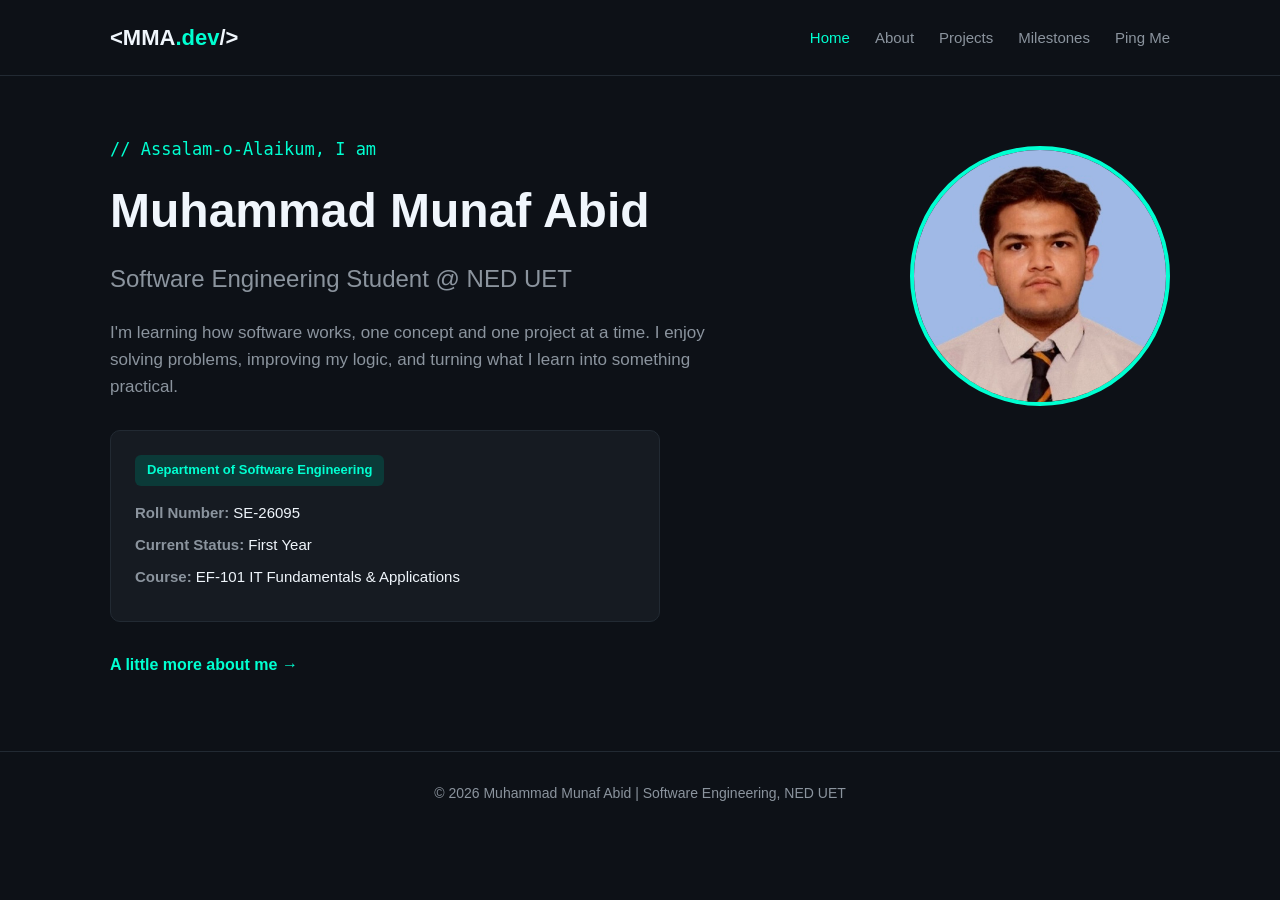
==== commit 309c4aa1: "Add files via upload" ====
--- a/index.html
+++ b/index.html
@@ -9,7 +9,6 @@
 </head>
 <body>
 
-    <!-- Header with logo and menu -->
     <header>
         <div class="navbar">
             <a class="logo" href="index.html">&lt;MMA<span>.dev</span>/&gt;</a>
@@ -23,7 +22,6 @@
         </div>
     </header>
 
-    <!-- Main content of the page -->
     <main>
         <section class="hero">
 
@@ -47,12 +45,11 @@
             </div>
 
             <!-- Right side: my picture (put your photo in the images folder and name it munaf.jpg) -->
-            <img class="profile-pic" src="C:\Users\HP\Downloads\portfolio\images\Light background pic.jpeg" alt="Photo of Muhammad Munaf Abid">
+            <img class="profile-pic" src="Light background pic.jpeg" alt="Photo of Muhammad Munaf Abid">
 
         </section>
     </main>
 
-    <!-- Footer -->
     <footer>
         <p>© 2026 Muhammad Munaf Abid | Software Engineering, NED UET</p>
     </footer>
